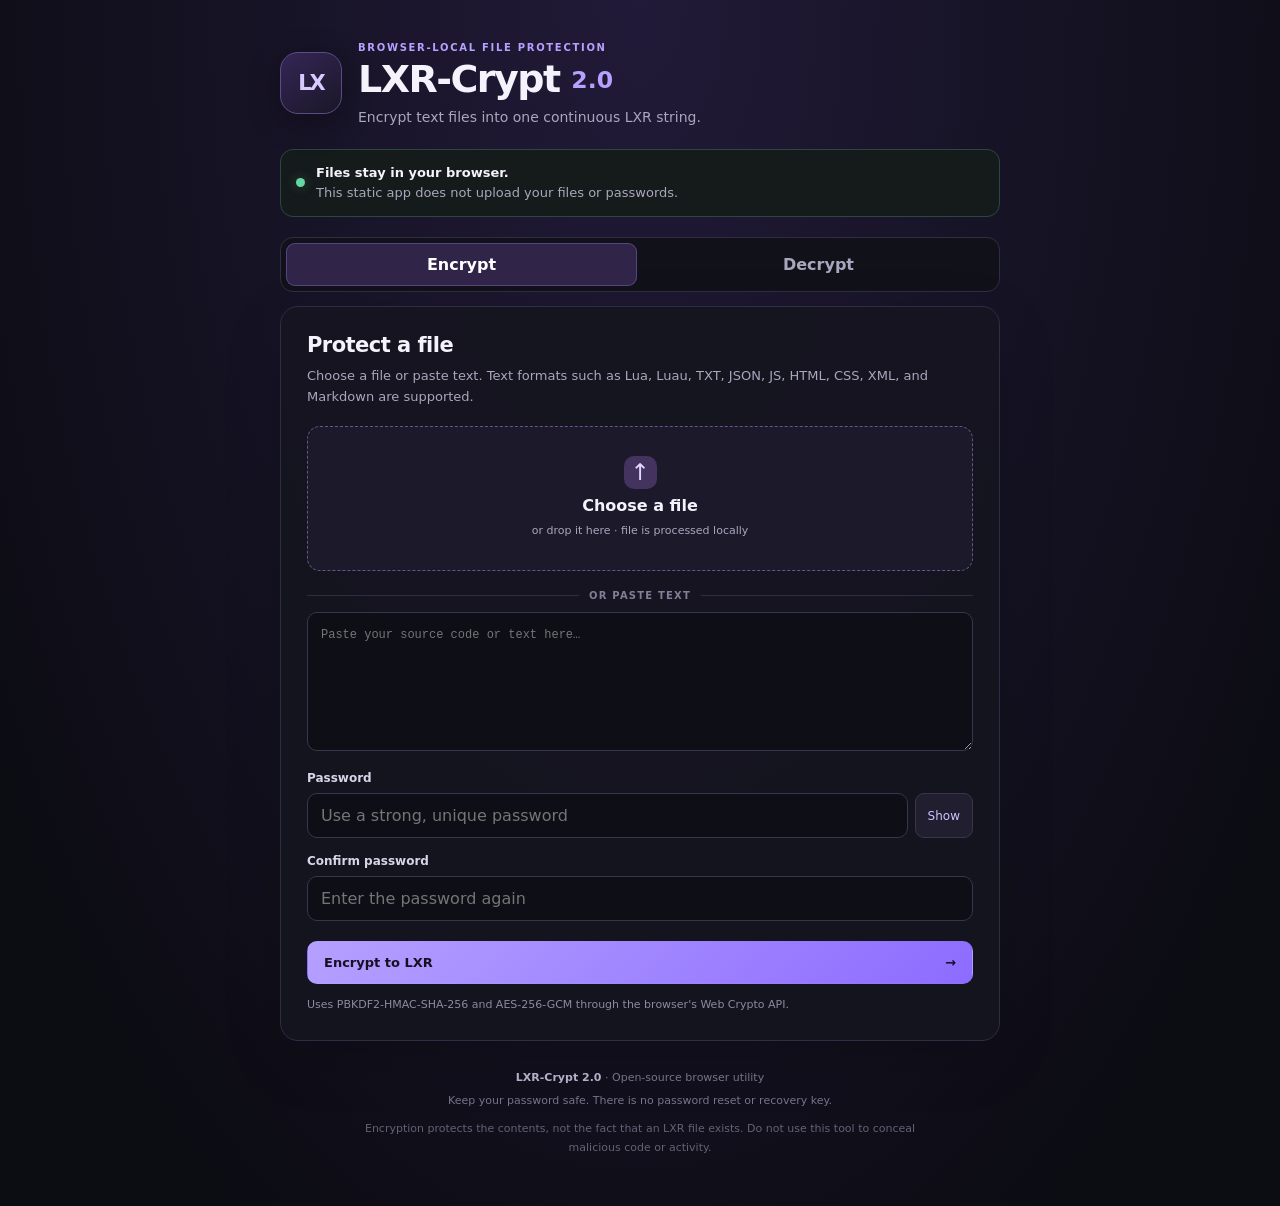
==== index.html @ 36413f74 "Add files via upload" ====
<!doctype html>
<html lang="en">
<head>
  <meta charset="utf-8">
  <meta name="viewport" content="width=device-width, initial-scale=1">
  <meta name="color-scheme" content="dark">
  <meta name="theme-color" content="#11111b">
  <title>LXR-Crypt 2.0</title>
  <link rel="stylesheet" href="styles.css">
  <script src="app.js" defer></script>
</head>
<body>
  <main class="shell">
    <header class="top">
      <div class="brand-mark" aria-hidden="true">LX</div>
      <div>
        <p class="eyebrow">BROWSER-LOCAL FILE PROTECTION</p>
        <h1>LXR-Crypt <span>2.0</span></h1>
        <p class="subtitle">Encrypt text files into one continuous LXR string.</p>
      </div>
    </header>

    <div class="privacy-note">
      <span class="dot"></span>
      <div><strong>Files stay in your browser.</strong><br><span>This static app does not upload your files or passwords.</span></div>
    </div>

    <nav class="tabs" aria-label="Mode">
      <button class="tab active" id="encryptTab" type="button" aria-selected="true">Encrypt</button>
      <button class="tab" id="decryptTab" type="button" aria-selected="false">Decrypt</button>
    </nav>

    <section class="panel" id="encryptPanel">
      <h2>Protect a file</h2>
      <p class="muted">Choose a file or paste text. Text formats such as Lua, Luau, TXT, JSON, JS, HTML, CSS, XML, and Markdown are supported.</p>
      <label class="dropzone" id="dropzone" for="fileInput">
        <span class="upload-icon" aria-hidden="true">↑</span>
        <strong id="fileLabel">Choose a file</strong>
        <span class="muted small">or drop it here · file is processed locally</span>
        <input id="fileInput" type="file">
      </label>
      <div class="or-line"><span>OR PASTE TEXT</span></div>
      <label class="sr-only" for="plainText">Text to encrypt</label>
      <textarea id="plainText" rows="6" placeholder="Paste your source code or text here…"></textarea>

      <div class="field">
        <label for="encryptPassword">Password</label>
        <div class="password-wrap">
          <input id="encryptPassword" type="password" autocomplete="new-password" placeholder="Use a strong, unique password">
          <button class="show-password" type="button" data-toggle="encryptPassword">Show</button>
        </div>
      </div>
      <div class="field">
        <label for="confirmPassword">Confirm password</label>
        <input id="confirmPassword" type="password" autocomplete="new-password" placeholder="Enter the password again">
      </div>
      <button class="primary" id="encryptButton" type="button">Encrypt to LXR <span aria-hidden="true">→</span></button>
      <p class="hint">Uses PBKDF2-HMAC-SHA-256 and AES-256-GCM through the browser's Web Crypto API.</p>
    </section>

    <section class="panel hidden" id="decryptPanel">
      <h2>Recover a file</h2>
      <p class="muted">Paste an LXR string or import a previously exported .lxr file.</p>
      <label class="dropzone compact" for="lxrInput">
        <span class="upload-icon" aria-hidden="true">↑</span>
        <strong>Import .lxr file</strong>
        <span class="muted small">or paste the encoded string below</span>
        <input id="lxrInput" type="file" accept=".lxr,.txt">
      </label>
      <label class="sr-only" for="cipherText">LXR encoded string</label>
      <textarea id="cipherText" rows="6" spellcheck="false" placeholder="Paste the continuous LXR string here…"></textarea>
      <div class="field">
        <label for="decryptPassword">Password</label>
        <div class="password-wrap">
          <input id="decryptPassword" type="password" autocomplete="current-password" placeholder="Enter the original password">
          <button class="show-password" type="button" data-toggle="decryptPassword">Show</button>
        </div>
      </div>
      <button class="primary" id="decryptButton" type="button">Decrypt and download <span aria-hidden="true">→</span></button>
      <p class="hint">Wrong passwords or modified payloads are rejected by AES-GCM authentication.</p>
    </section>

    <section class="result hidden" id="resultPanel" aria-live="polite">
      <div class="result-head">
        <div>
          <p class="eyebrow">RESULT</p>
          <h2 id="resultTitle">LXR string created</h2>
        </div>
        <span class="status-icon" id="statusIcon" aria-hidden="true">✓</span>
      </div>
      <p class="muted" id="resultMessage"></p>
      <label class="sr-only" for="resultText">Output</label>
      <textarea id="resultText" rows="7" readonly spellcheck="false"></textarea>
      <div class="actions">
        <button class="secondary" id="copyButton" type="button">Copy string</button>
        <button class="primary" id="downloadButton" type="button">Download .lxr</button>
      </div>
    </section>

    <div class="message hidden" id="message" role="alert"></div>

    <footer>
      <p><strong>LXR-Crypt 2.0</strong> · Open-source browser utility</p>
      <p>Keep your password safe. There is no password reset or recovery key.</p>
      <p class="tiny">Encryption protects the contents, not the fact that an LXR file exists. Do not use this tool to conceal malicious code or activity.</p>
    </footer>
  </main>
</body>
</html>
---- styles.css ----
:root {
  font-family: Inter, ui-sans-serif, system-ui, -apple-system, BlinkMacSystemFont, "Segoe UI", sans-serif;
  color: #f4f2fb;
  background: #0c0c13;
  font-synthesis: none;
  text-rendering: optimizeLegibility;
  --panel: #151520;
  --panel-2: #1d1b2b;
  --line: #302d42;
  --muted: #aaa6bd;
  --accent: #b7a0ff;
  --accent-strong: #8b6cff;
}
* { box-sizing: border-box; }
body { margin: 0; min-height: 100vh; background: radial-gradient(ellipse at top, #211a38 0, #0c0c13 48rem); }
button, input, textarea { font: inherit; }
button { cursor: pointer; }
.shell { width: min(760px, 100%); margin: 0 auto; padding: 34px 20px 48px; }
.top { display: flex; align-items: center; gap: 16px; margin: 8px 0 24px; }
.brand-mark { width: 62px; height: 62px; display: grid; place-items: center; border: 1px solid #5b4c87; border-radius: 18px; background: linear-gradient(145deg, #352656, #191727); color: #d6caff; font-weight: 900; font-size: 21px; letter-spacing: -2px; box-shadow: 0 8px 32px #0005; }
.eyebrow { color: var(--accent); font-size: 10px; letter-spacing: .17em; font-weight: 800; margin: 0 0 6px; }
h1 { font-size: clamp(27px, 6vw, 38px); line-height: 1.1; letter-spacing: -.04em; margin: 0; }
h1 span { color: var(--accent); font-size: .62em; letter-spacing: 0; vertical-align: .18em; }
.subtitle { margin: 8px 0 0; color: var(--muted); font-size: 14px; }
.privacy-note { display: flex; gap: 11px; align-items: center; background: #151a1b; border: 1px solid #2b4741; border-radius: 13px; padding: 13px 15px; font-size: 13px; line-height: 1.55; margin-bottom: 20px; }
.privacy-note span:not(.dot) { color: var(--muted); }
.dot { flex: 0 0 9px; height: 9px; border-radius: 50%; background: #65d6a5; box-shadow: 0 0 12px #65d6a555; }
.tabs { display: grid; grid-template-columns: 1fr 1fr; gap: 6px; background: #11111a; padding: 5px; border: 1px solid var(--line); border-radius: 13px; margin-bottom: 14px; }
.tab { background: transparent; color: var(--muted); border: 0; padding: 12px; border-radius: 9px; font-weight: 750; }
.tab.active { color: white; background: #302448; box-shadow: inset 0 0 0 1px #58427f; }
.panel, .result { background: #151520ed; border: 1px solid var(--line); border-radius: 18px; padding: clamp(18px, 4vw, 26px); box-shadow: 0 18px 60px #0002; }
h2 { font-size: 21px; margin: 0 0 9px; letter-spacing: -.025em; }
.muted { color: var(--muted); font-size: 13px; line-height: 1.6; }
.panel > .muted { margin: 0 0 18px; }
.dropzone { display: flex; min-height: 145px; flex-direction: column; align-items: center; justify-content: center; gap: 7px; padding: 18px; border: 1px dashed #66558d; background: #1c192b; border-radius: 13px; text-align: center; cursor: pointer; transition: border-color .15s, background .15s; }
.dropzone.dragover { border-color: #c4b1ff; background: #29203e; }
.dropzone.compact { min-height: 105px; margin: 15px 0; }
.dropzone input { display: none; }
.upload-icon { display: grid; place-items: center; width: 33px; height: 33px; border-radius: 10px; color: #e1d8ff; background: #44335f; font-size: 23px; line-height: 1; }
.small { font-size: 11px; }
.or-line { display: flex; align-items: center; gap: 10px; margin: 19px 0 11px; color: #827d98; font-size: 10px; letter-spacing: .12em; font-weight: 800; }
.or-line::before, .or-line::after { content: ""; height: 1px; background: var(--line); flex: 1; }
textarea, input { width: 100%; border: 1px solid #39354b; border-radius: 10px; background: #0e0e16; color: #f4f2fb; outline: none; }
textarea { padding: 13px; resize: vertical; line-height: 1.55; font-family: ui-monospace, SFMono-Regular, Menlo, Consolas, monospace; font-size: 12px; overflow-wrap: anywhere; }
input { padding: 12px 13px; min-width: 0; }
textarea:focus, input:focus { border-color: #9e84f5; box-shadow: 0 0 0 3px #8b6cff20; }
.field { margin-top: 16px; }
.field > label { display: block; font-size: 12px; color: #d9d5e8; font-weight: 700; margin-bottom: 8px; }
.password-wrap { display: flex; gap: 7px; }
.password-wrap input { flex: 1; }
.show-password { color: #cfc3ff; border: 1px solid #39354b; background: #211e30; border-radius: 9px; padding: 0 12px; font-size: 12px; }
.primary, .secondary { border-radius: 10px; padding: 13px 16px; border: 1px solid transparent; font-weight: 800; font-size: 13px; }
.primary { background: linear-gradient(135deg, #b5a0ff, #8c6cff); color: #171023; }
.primary:hover { filter: brightness(1.08); }
.primary:disabled { opacity: .55; cursor: wait; }
.panel > .primary { width: 100%; margin-top: 20px; display: flex; align-items: center; justify-content: space-between; }
.hint { color: #8d89a2; font-size: 11px; line-height: 1.6; margin: 12px 0 0; }
.hidden { display: none !important; }
.result { margin-top: 15px; }
.result-head { display: flex; justify-content: space-between; align-items: center; gap: 12px; }
.result-head h2 { margin-bottom: 0; }
.status-icon { display: grid; place-items: center; width: 36px; height: 36px; border-radius: 50%; background: #19362d; color: #85e7b9; font-weight: 900; }
#resultText { margin: 12px 0; }
.actions { display: grid; grid-template-columns: 1fr 1fr; gap: 9px; }
.secondary { color: #e9e2ff; background: #242035; border-color: #47405d; }
.message { margin-top: 14px; padding: 13px 15px; border: 1px solid #7a464b; background: #2b171b; color: #ffced1; border-radius: 11px; font-size: 13px; line-height: 1.5; }
footer { text-align: center; padding: 24px 10px 0; color: #77738a; font-size: 11px; line-height: 1.7; }
footer p { margin: 4px 0; }
footer strong { color: #b6afca; }
.tiny { max-width: 560px; margin: 10px auto 0; color: #656176; }
.sr-only { position: absolute; width: 1px; height: 1px; padding: 0; margin: -1px; overflow: hidden; clip: rect(0,0,0,0); white-space: nowrap; border: 0; }
@media (max-width: 480px) {
  .shell { padding: 22px 13px 32px; }
  .top { gap: 12px; }
  .brand-mark { width: 51px; height: 51px; border-radius: 15px; }
  .subtitle { font-size: 12px; }
  .panel, .result { border-radius: 15px; }
}
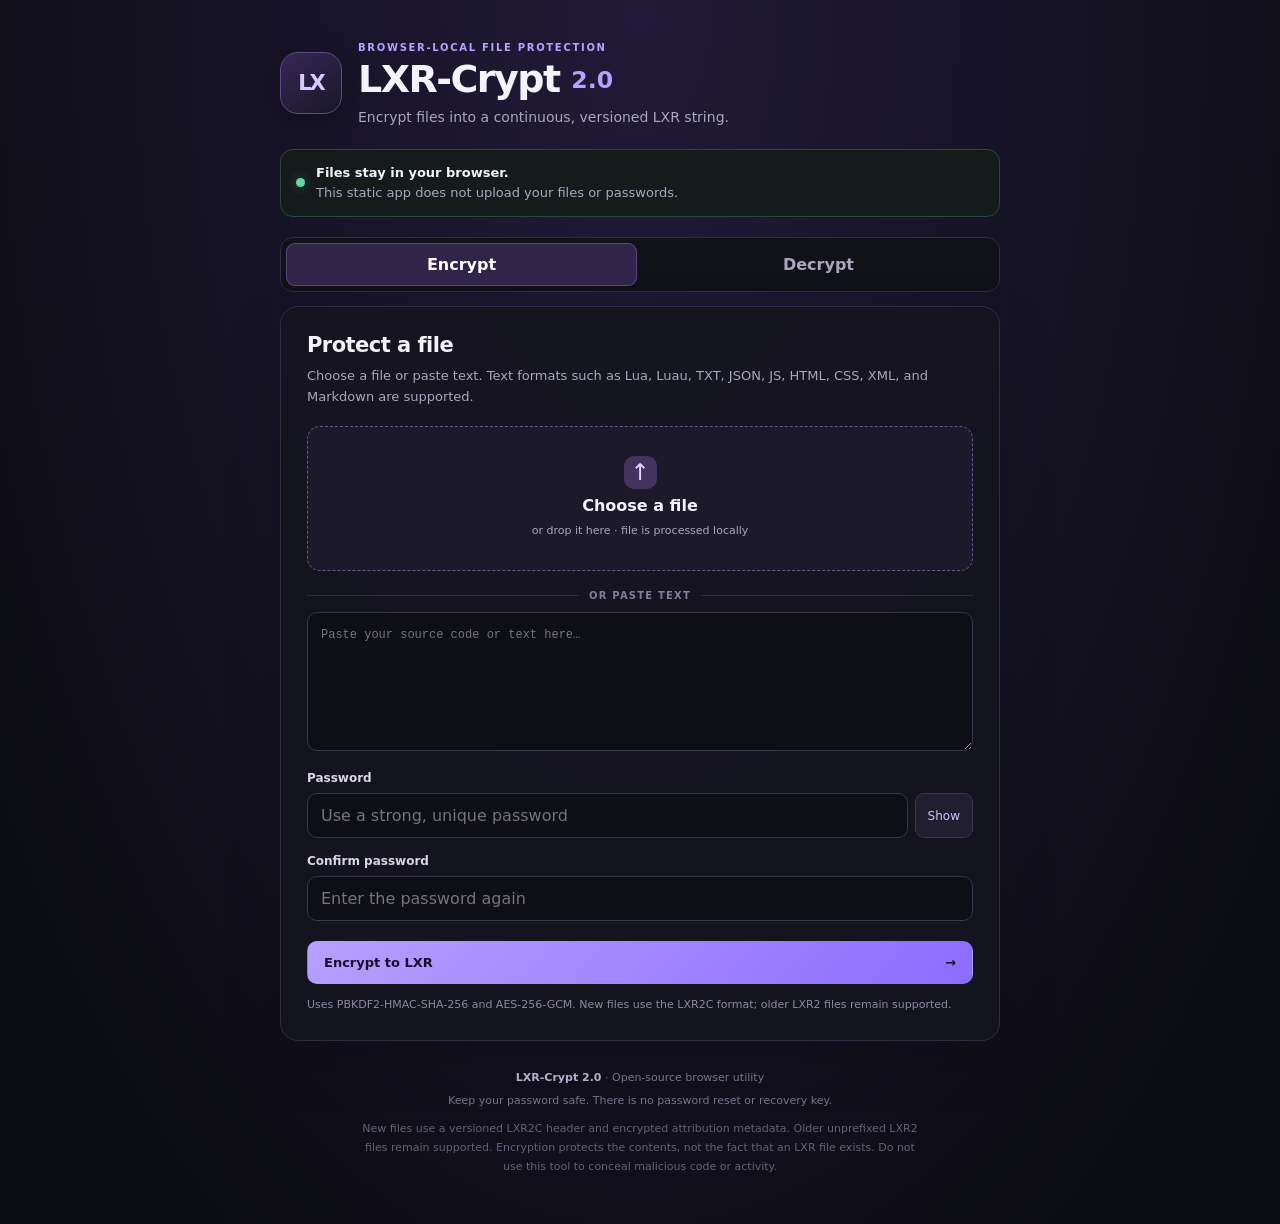
==== commit ed5675c3: "Add files via upload" ====
--- a/index.html
+++ b/index.html
@@ -16,7 +16,7 @@
       <div>
         <p class="eyebrow">BROWSER-LOCAL FILE PROTECTION</p>
         <h1>LXR-Crypt <span>2.0</span></h1>
-        <p class="subtitle">Encrypt text files into one continuous LXR string.</p>
+        <p class="subtitle">Encrypt files into a continuous, versioned LXR string.</p>
       </div>
     </header>
 
@@ -55,7 +55,7 @@
         <input id="confirmPassword" type="password" autocomplete="new-password" placeholder="Enter the password again">
       </div>
       <button class="primary" id="encryptButton" type="button">Encrypt to LXR <span aria-hidden="true">→</span></button>
-      <p class="hint">Uses PBKDF2-HMAC-SHA-256 and AES-256-GCM through the browser's Web Crypto API.</p>
+      <p class="hint">Uses PBKDF2-HMAC-SHA-256 and AES-256-GCM. New files use the LXR2C format; older LXR2 files remain supported.</p>
     </section>
 
     <section class="panel hidden" id="decryptPanel">
@@ -77,7 +77,7 @@
         </div>
       </div>
       <button class="primary" id="decryptButton" type="button">Decrypt and download <span aria-hidden="true">→</span></button>
-      <p class="hint">Wrong passwords or modified payloads are rejected by AES-GCM authentication.</p>
+      <p class="hint">Wrong passwords and modified encrypted payloads are rejected by AES-GCM authentication. LXR-Wide is reserved for a future build.</p>
     </section>
 
     <section class="result hidden" id="resultPanel" aria-live="polite">
@@ -102,7 +102,7 @@
     <footer>
       <p><strong>LXR-Crypt 2.0</strong> · Open-source browser utility</p>
       <p>Keep your password safe. There is no password reset or recovery key.</p>
-      <p class="tiny">Encryption protects the contents, not the fact that an LXR file exists. Do not use this tool to conceal malicious code or activity.</p>
+      <p class="tiny">New files use a versioned LXR2C header and encrypted attribution metadata. Older unprefixed LXR2 files remain supported. Encryption protects the contents, not the fact that an LXR file exists. Do not use this tool to conceal malicious code or activity.</p>
     </footer>
   </main>
 </body>
